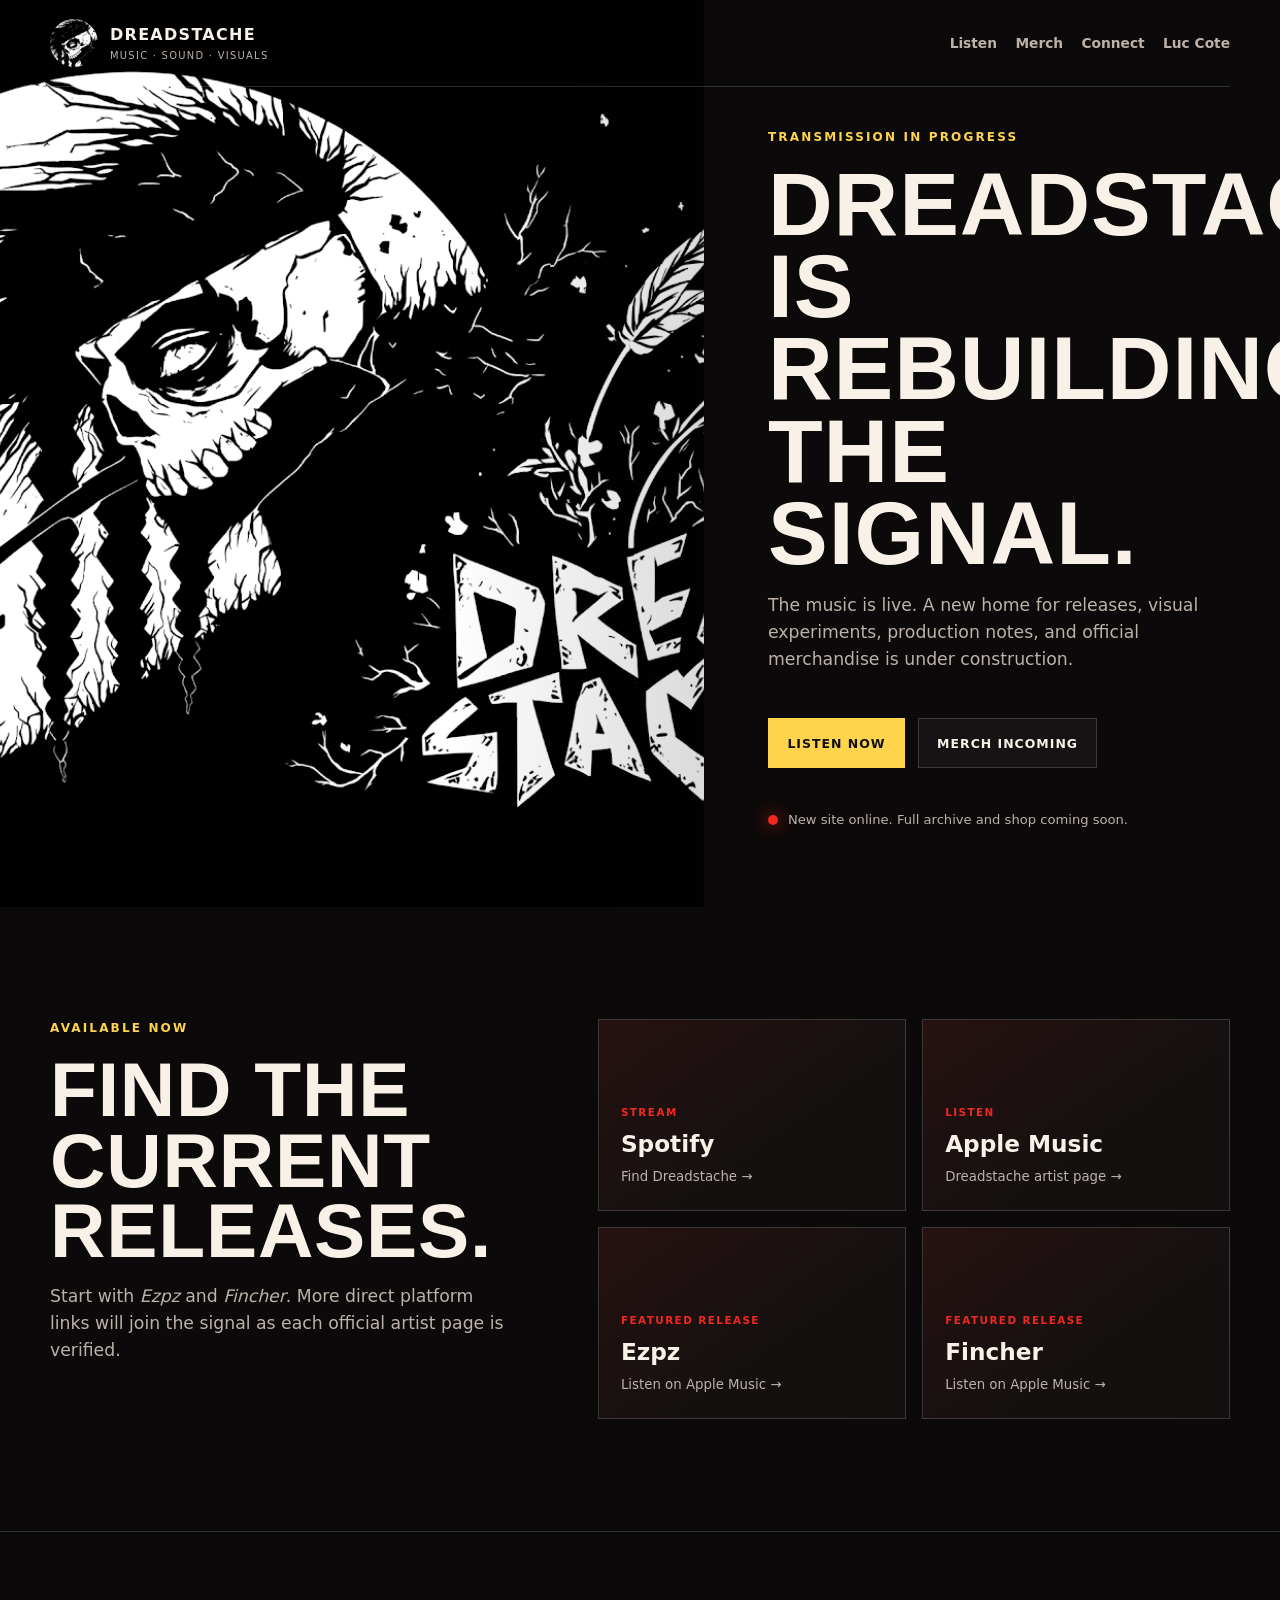
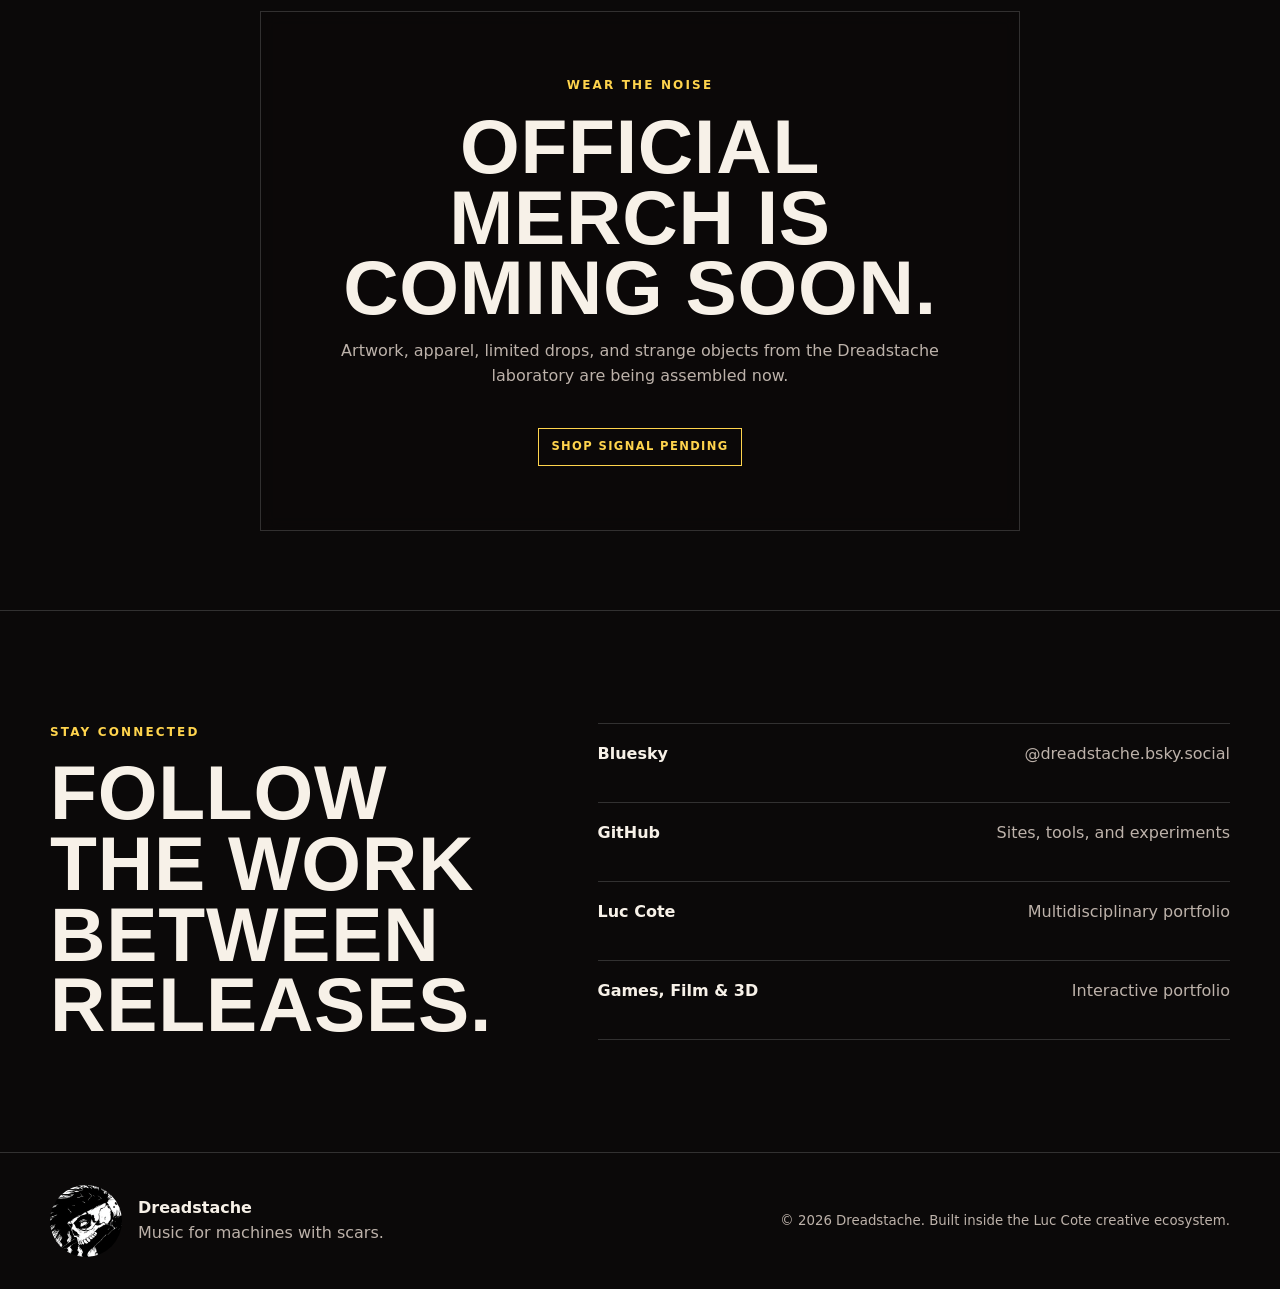
==== index.html @ 47e9e91c "Feature Ezpz and Fincher" ====
<!doctype html>
<html lang="en">
<head>
  <meta charset="utf-8">
  <meta name="viewport" content="width=device-width, initial-scale=1">
  <meta name="description" content="Dreadstache music, releases, and the future home of official merch. The new site is under construction.">
  <meta name="author" content="Lucien Marcel Coté">
  <meta name="theme-color" content="#0b0909">
  <link rel="canonical" href="https://dreadstache.github.io/dreadstache-music/">
  <meta property="og:type" content="website">
  <meta property="og:site_name" content="Dreadstache">
  <meta property="og:title" content="Dreadstache | New Transmission Incoming">
  <meta property="og:description" content="Listen now. The full Dreadstache site and official merch store are coming soon.">
  <meta property="og:url" content="https://dreadstache.github.io/dreadstache-music/">
  <meta property="og:image" content="https://dreadstache.github.io/dreadstache-music/assets/images/dreadstache-hero.png">
  <meta property="og:image:alt" content="Black-and-white Dreadstache skull illustration">
  <meta name="twitter:card" content="summary_large_image">
  <meta name="twitter:title" content="Dreadstache | New Transmission Incoming">
  <meta name="twitter:description" content="Music is live. The full site and official merch store are coming soon.">
  <meta name="twitter:image" content="https://dreadstache.github.io/dreadstache-music/assets/images/dreadstache-hero.png">
  <title>Dreadstache | Music & Merch Coming Soon</title>
  <link rel="stylesheet" href="styles.css">
</head>
<body>
  <a class="skip-link" href="#main">Skip to content</a>

  <header class="site-header">
    <a class="brand" href="#top" aria-label="Dreadstache home">
      <img src="assets/images/dreadstache-mark.webp" alt="" width="48" height="48">
      <span><strong>Dreadstache</strong><small>Music · Sound · Visuals</small></span>
    </a>
    <nav aria-label="Primary navigation">
      <a href="#listen">Listen</a>
      <a href="#merch">Merch</a>
      <a href="#connect">Connect</a>
      <a href="https://www.luccote.com/">Luc Cote</a>
    </nav>
  </header>

  <main id="main">
    <section id="top" class="hero">
      <div class="hero-art" role="img" aria-label="Dreadstache skull artwork"></div>
      <div class="hero-copy">
        <p class="eyebrow">Transmission in progress</p>
        <h1>Dreadstache is rebuilding the signal.</h1>
        <p class="lede">The music is live. A new home for releases, visual experiments, production notes, and official merchandise is under construction.</p>
        <div class="actions">
          <a class="button primary" href="#listen">Listen now</a>
          <a class="button secondary" href="#merch">Merch incoming</a>
        </div>
        <p class="status"><span aria-hidden="true"></span> New site online. Full archive and shop coming soon.</p>
      </div>
    </section>

    <section id="listen" class="section listen-section">
      <div>
        <p class="eyebrow">Available now</p>
        <h2>Find the current releases.</h2>
        <p class="section-copy">Start with <em>Ezpz</em> and <em>Fincher</em>. More direct platform links will join the signal as each official artist page is verified.</p>
      </div>
      <div class="link-grid">
        <a class="platform-card" href="https://open.spotify.com/search/Dreadstache">
          <span>Stream</span><strong>Spotify</strong><small>Find Dreadstache →</small>
        </a>
        <a class="platform-card" href="https://music.apple.com/us/artist/dreadstache/1808518197">
          <span>Listen</span><strong>Apple Music</strong><small>Dreadstache artist page →</small>
        </a>
        <a class="platform-card" href="https://music.apple.com/us/album/ezpz/1838562282?i=1838562287">
          <span>Featured release</span><strong>Ezpz</strong><small>Listen on Apple Music →</small>
        </a>
        <a class="platform-card" href="https://music.apple.com/us/album/fincher/1838877099?i=1838877100">
          <span>Featured release</span><strong>Fincher</strong><small>Listen on Apple Music →</small>
        </a>
      </div>
    </section>

    <section id="merch" class="merch-section">
      <div class="merch-copy">
        <p class="eyebrow">Wear the noise</p>
        <h2>Official merch is coming soon.</h2>
        <p>Artwork, apparel, limited drops, and strange objects from the Dreadstache laboratory are being assembled now.</p>
        <span class="coming-soon">Shop signal pending</span>
      </div>
    </section>

    <section id="connect" class="section connect-section">
      <div>
        <p class="eyebrow">Stay connected</p>
        <h2>Follow the work between releases.</h2>
      </div>
      <div class="connect-links">
        <a href="https://bsky.app/profile/dreadstache.bsky.social"><strong>Bluesky</strong><span>@dreadstache.bsky.social</span></a>
        <a href="https://github.com/dreadstache"><strong>GitHub</strong><span>Sites, tools, and experiments</span></a>
        <a href="https://www.luccote.com/"><strong>Luc Cote</strong><span>Multidisciplinary portfolio</span></a>
        <a href="https://dreadstache.github.io/dreadstache-portfolio/"><strong>Games, Film & 3D</strong><span>Interactive portfolio</span></a>
      </div>
    </section>
  </main>

  <footer>
    <img src="assets/images/dreadstache-mark.webp" alt="Dreadstache skull mark" width="72" height="72">
    <p><strong>Dreadstache</strong><span>Music for machines with scars.</span></p>
    <small>© <span id="year">2026</span> Dreadstache. Built inside the Luc Cote creative ecosystem.</small>
  </footer>
  <script>document.querySelector("#year").textContent = new Date().getFullYear();</script>
</body>
</html>
---- styles.css ----
:root {
  --bg: #0b0909;
  --panel: #151010;
  --paper: #f2eee7;
  --ink: #111010;
  --text: #f7f1e8;
  --muted: #bdb2aa;
  --red: #ef291f;
  --yellow: #ffd44d;
  --line: rgba(255,255,255,.16);
  --max: 1180px;
}

* { box-sizing: border-box; }
html { scroll-behavior: smooth; }
body { margin: 0; color: var(--text); background: var(--bg); font-family: Inter, ui-sans-serif, system-ui, -apple-system, BlinkMacSystemFont, "Segoe UI", sans-serif; line-height: 1.55; }
a { color: inherit; }
.skip-link { position: fixed; top: -6rem; left: 1rem; z-index: 100; padding: .8rem 1rem; color: var(--ink); background: var(--paper); }
.skip-link:focus { top: 1rem; }

.site-header { position: absolute; top: 0; left: 0; right: 0; z-index: 20; display: flex; align-items: center; justify-content: space-between; gap: 2rem; width: min(var(--max), calc(100% - 2.5rem)); margin: auto; padding: 1.2rem 0; border-bottom: 1px solid var(--line); }
.brand { display: flex; align-items: center; gap: .75rem; text-decoration: none; text-transform: uppercase; letter-spacing: .08em; }
.brand img { border-radius: 50%; object-fit: cover; }
.brand strong, .brand small { display: block; }
.brand small { color: var(--muted); font-size: .62rem; }
nav { display: flex; gap: 1.15rem; align-items: center; }
nav a { color: var(--muted); font-size: .86rem; font-weight: 750; text-decoration: none; }
nav a:hover, nav a:focus-visible { color: var(--yellow); }

.hero { position: relative; min-height: 100svh; display: grid; grid-template-columns: minmax(0, 1.1fr) minmax(25rem, .9fr); align-items: stretch; overflow: hidden; }
.hero::after { content: ""; position: absolute; inset: 0; pointer-events: none; background: linear-gradient(90deg, transparent 35%, rgba(11,9,9,.15) 55%, var(--bg) 82%); }
.hero-art { min-height: 44rem; background: #000 url("assets/images/dreadstache-hero.webp") center / cover no-repeat; filter: contrast(1.05); }
.hero-copy { position: relative; z-index: 2; display: flex; flex-direction: column; justify-content: center; padding: 8rem max(1.25rem, calc((100vw - var(--max))/2)) 4rem 4rem; }
.eyebrow { margin: 0 0 1rem; color: var(--yellow); text-transform: uppercase; letter-spacing: .18em; font-size: .75rem; font-weight: 900; }
h1, h2 { margin: 0; font-family: Impact, Haettenschweiler, "Arial Narrow Bold", sans-serif; text-transform: uppercase; line-height: .92; letter-spacing: .01em; }
h1 { max-width: 9ch; font-size: clamp(4rem, 7vw, 7.8rem); }
h2 { max-width: 12ch; font-size: clamp(3rem, 6vw, 6rem); }
.lede, .section-copy { max-width: 56ch; color: var(--muted); font-size: 1.08rem; }
.actions { display: flex; flex-wrap: wrap; gap: .8rem; margin: 1.8rem 0; }
.button { display: inline-flex; min-height: 3.1rem; align-items: center; justify-content: center; padding: .75rem 1.15rem; border: 1px solid var(--line); text-decoration: none; text-transform: uppercase; letter-spacing: .08em; font-size: .78rem; font-weight: 900; }
.button.primary { color: var(--ink); background: var(--yellow); border-color: var(--yellow); }
.button.secondary { background: rgba(255,255,255,.04); }
.status { display: flex; gap: .6rem; align-items: center; color: var(--muted); font-size: .82rem; }
.status span { width: .65rem; height: .65rem; border-radius: 50%; background: var(--red); box-shadow: 0 0 18px var(--red); animation: pulse 2s ease-in-out infinite; }
@keyframes pulse { 50% { opacity: .4; transform: scale(.78); } }

.section { width: min(var(--max), calc(100% - 2.5rem)); margin: auto; padding: 7rem 0; }
.listen-section { display: grid; grid-template-columns: .85fr 1.15fr; gap: 5rem; align-items: start; }
.link-grid { display: grid; grid-template-columns: repeat(2, minmax(0, 1fr)); gap: 1rem; }
.platform-card { display: grid; min-height: 12rem; align-content: end; padding: 1.4rem; border: 1px solid var(--line); background: linear-gradient(145deg, rgba(239,41,31,.08), transparent 60%), var(--panel); text-decoration: none; transition: transform .2s ease, border-color .2s ease; }
.platform-card:hover, .platform-card:focus-visible { transform: translateY(-4px); border-color: var(--yellow); }
.platform-card span { color: var(--red); text-transform: uppercase; letter-spacing: .14em; font-size: .65rem; font-weight: 900; }
.platform-card strong { margin: .35rem 0; font-size: 1.45rem; }
.platform-card small { color: var(--muted); }

.merch-section { position: relative; display: grid; min-height: 38rem; place-items: center; overflow: hidden; padding: 5rem 1.25rem; background: linear-gradient(rgba(120,0,0,.28), rgba(11,9,9,.86)), url("assets/images/dreadstache-backdrop.webp") center / cover no-repeat; background-attachment: fixed; }
.merch-section::before { content: ""; position: absolute; inset: 0; border-block: 1px solid var(--line); }
.merch-copy { position: relative; max-width: 760px; padding: clamp(2rem, 5vw, 5rem); text-align: center; background: rgba(11,9,9,.82); border: 1px solid var(--line); backdrop-filter: blur(8px); }
.merch-copy h2 { max-width: none; }
.merch-copy p:not(.eyebrow) { color: var(--muted); }
.coming-soon { display: inline-block; margin-top: 1.5rem; padding: .55rem .75rem; color: var(--yellow); border: 1px solid var(--yellow); text-transform: uppercase; letter-spacing: .12em; font-size: .72rem; font-weight: 900; }

.connect-section { display: grid; grid-template-columns: .85fr 1.15fr; gap: 5rem; }
.connect-links { display: grid; border-top: 1px solid var(--line); }
.connect-links a { display: flex; justify-content: space-between; gap: 1.5rem; padding: 1.15rem 0; border-bottom: 1px solid var(--line); text-decoration: none; }
.connect-links a:hover strong { color: var(--yellow); }
.connect-links span { color: var(--muted); text-align: right; }

footer { display: grid; grid-template-columns: auto 1fr auto; align-items: center; gap: 1rem; padding: 2rem max(1.25rem, calc((100vw - var(--max))/2)); border-top: 1px solid var(--line); }
footer img { border-radius: 50%; object-fit: cover; }
footer p { margin: 0; }
footer p strong, footer p span { display: block; }
footer p span, footer small { color: var(--muted); }

@media (max-width: 850px) {
  .site-header { position: relative; flex-wrap: wrap; }
  nav { width: 100%; overflow-x: auto; padding-bottom: .3rem; }
  .hero { min-height: auto; grid-template-columns: 1fr; }
  .hero::after { background: linear-gradient(180deg, transparent 24%, var(--bg) 64%); }
  .hero-art { min-height: 68vw; }
  .hero-copy { margin-top: -8rem; padding: 4rem 1.25rem 5rem; }
  .listen-section, .connect-section { grid-template-columns: 1fr; gap: 2.5rem; }
  .merch-section { background-attachment: scroll; }
  footer { grid-template-columns: auto 1fr; }
  footer small { grid-column: 1 / -1; }
}

@media (max-width: 560px) {
  h1 { font-size: clamp(3rem, 14vw, 4rem); }
  .hero-copy .actions { display: grid; }
  .hero-copy .button { width: 100%; }
  .link-grid { grid-template-columns: 1fr; }
  .connect-links a { display: grid; }
  .connect-links span { text-align: left; }
}

@media (prefers-reduced-motion: reduce) {
  html { scroll-behavior: auto; }
  *, *::before, *::after { animation-duration: .01ms !important; animation-iteration-count: 1 !important; transition-duration: .01ms !important; }
}
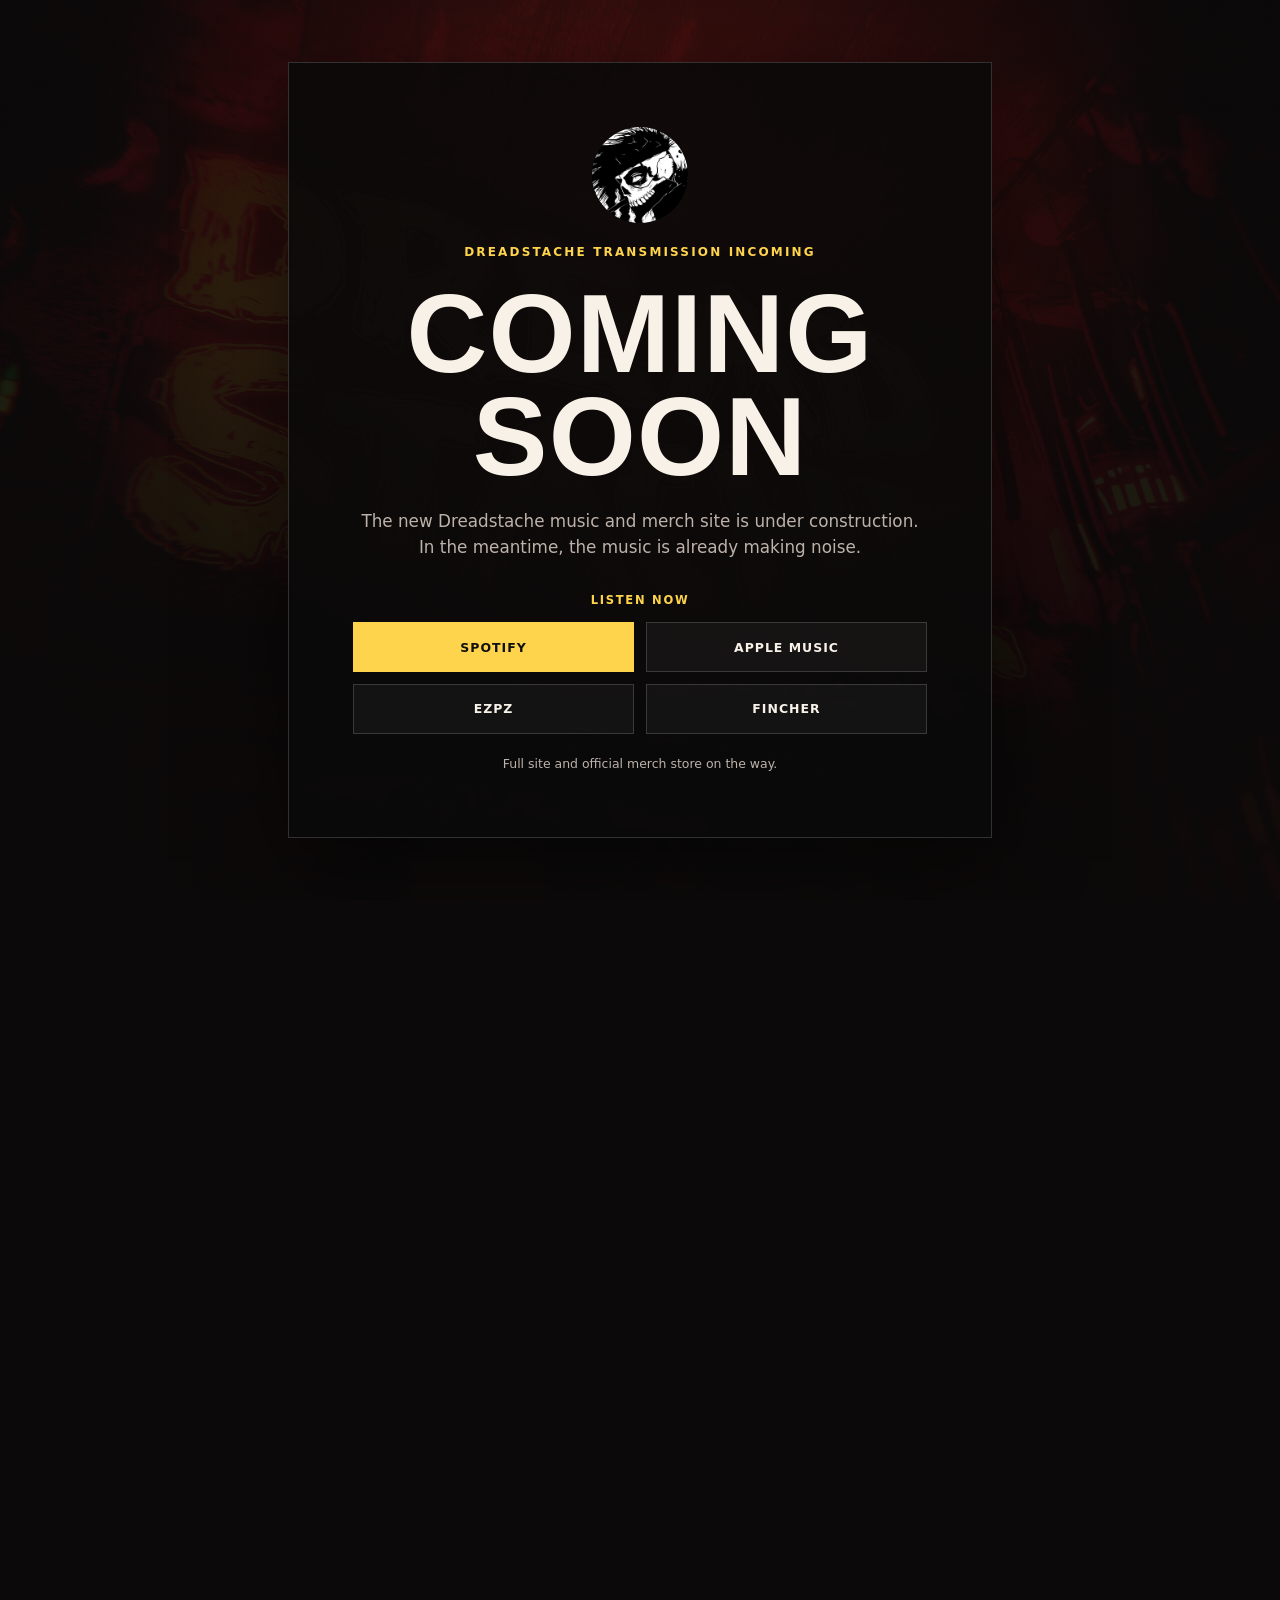
==== commit a06c705c: "Add coming soon music overlay" ====
--- a/index.html
+++ b/index.html
@@ -21,8 +21,25 @@
   <title>Dreadstache | Music & Merch Coming Soon</title>
   <link rel="stylesheet" href="styles.css">
 </head>
-<body>
+<body class="site-under-construction">
   <a class="skip-link" href="#main">Skip to content</a>
+
+  <div class="coming-soon-overlay" role="dialog" aria-modal="true" aria-labelledby="coming-soon-title" aria-describedby="coming-soon-description">
+    <div class="coming-soon-card">
+      <img class="coming-soon-mark" src="assets/images/dreadstache-mark.webp" width="96" height="96" alt="">
+      <p class="eyebrow">Dreadstache transmission incoming</p>
+      <h1 id="coming-soon-title">Coming Soon</h1>
+      <p id="coming-soon-description" class="coming-soon-copy">The new Dreadstache music and merch site is under construction. In the meantime, the music is already making noise.</p>
+      <p class="coming-soon-prompt">Listen now</p>
+      <div class="coming-soon-links" aria-label="Listen to Dreadstache">
+        <a class="button primary" href="https://open.spotify.com/search/Dreadstache">Spotify</a>
+        <a class="button secondary" href="https://music.apple.com/us/artist/dreadstache/1808518197">Apple Music</a>
+        <a class="button secondary" href="https://music.apple.com/us/album/ezpz/1838562282?i=1838562287">Ezpz</a>
+        <a class="button secondary" href="https://music.apple.com/us/album/fincher/1838877099?i=1838877100">Fincher</a>
+      </div>
+      <p class="coming-soon-note">Full site and official merch store on the way.</p>
+    </div>
+  </div>
 
   <header class="site-header">
     <a class="brand" href="#top" aria-label="Dreadstache home">
--- a/styles.css
+++ b/styles.css
@@ -14,9 +14,41 @@
 * { box-sizing: border-box; }
 html { scroll-behavior: smooth; }
 body { margin: 0; color: var(--text); background: var(--bg); font-family: Inter, ui-sans-serif, system-ui, -apple-system, BlinkMacSystemFont, "Segoe UI", sans-serif; line-height: 1.55; }
+.site-under-construction { overflow: hidden; }
+.site-under-construction > :not(.coming-soon-overlay) { visibility: hidden; }
 a { color: inherit; }
 .skip-link { position: fixed; top: -6rem; left: 1rem; z-index: 100; padding: .8rem 1rem; color: var(--ink); background: var(--paper); }
 .skip-link:focus { top: 1rem; }
+
+.coming-soon-overlay {
+  position: fixed;
+  inset: 0;
+  z-index: 90;
+  display: grid;
+  place-items: center;
+  overflow-y: auto;
+  padding: 1.25rem;
+  background:
+    radial-gradient(circle at 50% 20%, rgba(239,41,31,.2), transparent 35rem),
+    linear-gradient(rgba(11,9,9,.88), rgba(11,9,9,.97)),
+    url("assets/images/dreadstache-backdrop.webp") center / cover no-repeat;
+}
+.coming-soon-card {
+  width: min(44rem, 100%);
+  padding: clamp(1.75rem, 5vw, 4rem);
+  text-align: center;
+  border: 1px solid var(--line);
+  background: rgba(11,9,9,.9);
+  box-shadow: 0 1.5rem 5rem rgba(0,0,0,.55);
+}
+.coming-soon-mark { display: block; margin: 0 auto 1.25rem; border-radius: 50%; object-fit: cover; }
+.coming-soon-card .eyebrow { margin-bottom: 1.25rem; }
+.coming-soon-card h1 { max-width: none; font-size: clamp(3.8rem, 11vw, 7rem); }
+.coming-soon-copy { max-width: 37rem; margin: 1.25rem auto 0; color: var(--muted); font-size: 1.05rem; }
+.coming-soon-prompt { margin: 2rem 0 .8rem; color: var(--yellow); text-transform: uppercase; letter-spacing: .15em; font-size: .72rem; font-weight: 900; }
+.coming-soon-links { display: grid; grid-template-columns: repeat(2, minmax(0, 1fr)); gap: .75rem; }
+.coming-soon-links .button { width: 100%; }
+.coming-soon-note { margin: 1.25rem 0 0; color: var(--muted); font-size: .78rem; }
 
 .site-header { position: absolute; top: 0; left: 0; right: 0; z-index: 20; display: flex; align-items: center; justify-content: space-between; gap: 2rem; width: min(var(--max), calc(100% - 2.5rem)); margin: auto; padding: 1.2rem 0; border-bottom: 1px solid var(--line); }
 .brand { display: flex; align-items: center; gap: .75rem; text-decoration: none; text-transform: uppercase; letter-spacing: .08em; }
@@ -86,6 +118,10 @@
 }
 
 @media (max-width: 560px) {
+  .coming-soon-overlay { padding: .75rem; }
+  .coming-soon-card { padding: 1.5rem 1rem; }
+  .coming-soon-mark { width: 72px; height: 72px; }
+  .coming-soon-links { grid-template-columns: 1fr; }
   h1 { font-size: clamp(3rem, 14vw, 4rem); }
   .hero-copy .actions { display: grid; }
   .hero-copy .button { width: 100%; }
@@ -94,6 +130,16 @@
   .connect-links span { text-align: left; }
 }
 
+@media (max-height: 760px) and (min-width: 561px) {
+  .coming-soon-card { padding: 1.25rem 2.5rem; }
+  .coming-soon-mark { width: 64px; height: 64px; margin-bottom: .75rem; }
+  .coming-soon-card .eyebrow { margin-bottom: .65rem; }
+  .coming-soon-card h1 { font-size: 5rem; }
+  .coming-soon-copy { margin-top: .7rem; font-size: .95rem; }
+  .coming-soon-prompt { margin-top: 1rem; }
+  .coming-soon-note { margin-top: .75rem; }
+}
+
 @media (prefers-reduced-motion: reduce) {
   html { scroll-behavior: auto; }
   *, *::before, *::after { animation-duration: .01ms !important; animation-iteration-count: 1 !important; transition-duration: .01ms !important; }
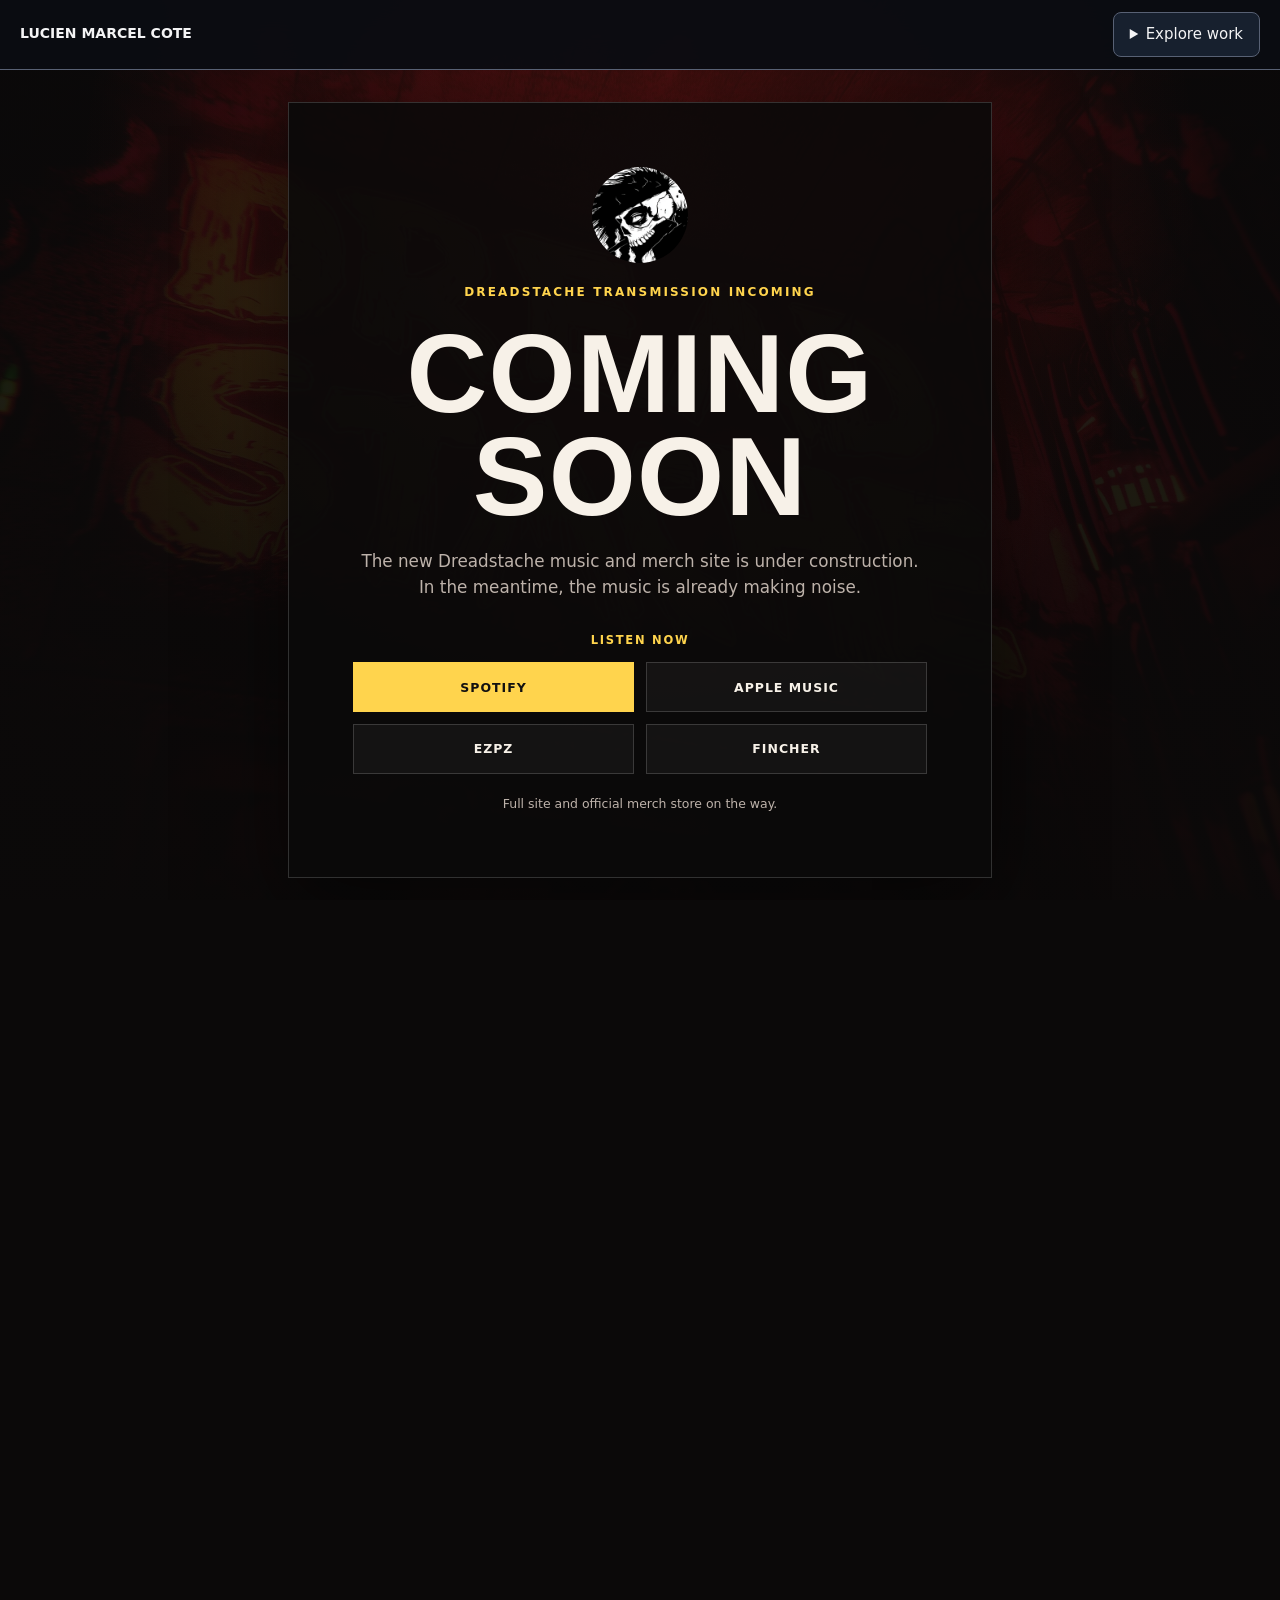
==== commit 7a8e355e: "Keep site headers visible and remove nameplate links across pages" ====
--- a/index.html
+++ b/index.html
@@ -6,20 +6,21 @@
   <meta name="description" content="Dreadstache music, releases, and the future home of official merch. The new site is under construction.">
   <meta name="author" content="Lucien Marcel Coté">
   <meta name="theme-color" content="#0b0909">
-  <link rel="canonical" href="https://dreadstache.github.io/dreadstache-music/">
+  <link rel="canonical" href="https://music.luccote.com/">
   <meta property="og:type" content="website">
   <meta property="og:site_name" content="Dreadstache">
   <meta property="og:title" content="Dreadstache | New Transmission Incoming">
   <meta property="og:description" content="Listen now. The full Dreadstache site and official merch store are coming soon.">
-  <meta property="og:url" content="https://dreadstache.github.io/dreadstache-music/">
-  <meta property="og:image" content="https://dreadstache.github.io/dreadstache-music/assets/images/dreadstache-hero.png">
+  <meta property="og:url" content="https://music.luccote.com/">
+  <meta property="og:image" content="https://music.luccote.com/assets/images/dreadstache-hero.png">
   <meta property="og:image:alt" content="Black-and-white Dreadstache skull illustration">
   <meta name="twitter:card" content="summary_large_image">
   <meta name="twitter:title" content="Dreadstache | New Transmission Incoming">
   <meta name="twitter:description" content="Music is live. The full site and official merch store are coming soon.">
-  <meta name="twitter:image" content="https://dreadstache.github.io/dreadstache-music/assets/images/dreadstache-hero.png">
+  <meta name="twitter:image" content="https://music.luccote.com/assets/images/dreadstache-hero.png">
   <title>Dreadstache | Music & Merch Coming Soon</title>
   <link rel="stylesheet" href="styles.css">
+<script defer src="/explore-menu.js"></script>
 </head>
 <body class="site-under-construction">
   <a class="skip-link" href="#main">Skip to content</a>
@@ -42,10 +43,10 @@
   </div>
 
   <header class="site-header">
-    <a class="brand" href="#top" aria-label="Dreadstache home">
+    <div class="brand">
       <img src="assets/images/dreadstache-mark.webp" alt="" width="48" height="48">
       <span><strong>Dreadstache</strong><small>Music · Sound · Visuals</small></span>
-    </a>
+    </div>
     <nav aria-label="Primary navigation">
       <a href="#listen">Listen</a>
       <a href="#merch">Merch</a>
@@ -109,7 +110,7 @@
         <a href="https://bsky.app/profile/dreadstache.bsky.social"><strong>Bluesky</strong><span>@dreadstache.bsky.social</span></a>
         <a href="https://github.com/dreadstache"><strong>GitHub</strong><span>Sites, tools, and experiments</span></a>
         <a href="https://www.luccote.com/"><strong>Luc Cote</strong><span>Multidisciplinary portfolio</span></a>
-        <a href="https://dreadstache.github.io/dreadstache-portfolio/"><strong>Games, Film & 3D</strong><span>Interactive portfolio</span></a>
+        <a href="https://games.luccote.com/"><strong>Games, Film & 3D</strong><span>Interactive portfolio</span></a>
       </div>
     </section>
   </main>
--- a/styles.css
+++ b/styles.css
@@ -50,7 +50,7 @@
 .coming-soon-links .button { width: 100%; }
 .coming-soon-note { margin: 1.25rem 0 0; color: var(--muted); font-size: .78rem; }
 
-.site-header { position: absolute; top: 0; left: 0; right: 0; z-index: 20; display: flex; align-items: center; justify-content: space-between; gap: 2rem; width: min(var(--max), calc(100% - 2.5rem)); margin: auto; padding: 1.2rem 0; border-bottom: 1px solid var(--line); }
+.site-header { position: sticky; top: 0; left: 0; right: 0; z-index: 50; background: rgba(11,9,9,.94); backdrop-filter: blur(18px); display: flex; align-items: center; justify-content: space-between; gap: 2rem; width: 100%; margin: 0; padding: 1.2rem max(1.25rem, calc((100vw - var(--max))/2)); border-bottom: 1px solid var(--line); }
 .brand { display: flex; align-items: center; gap: .75rem; text-decoration: none; text-transform: uppercase; letter-spacing: .08em; }
 .brand img { border-radius: 50%; object-fit: cover; }
 .brand strong, .brand small { display: block; }
@@ -105,7 +105,7 @@
 footer p span, footer small { color: var(--muted); }
 
 @media (max-width: 850px) {
-  .site-header { position: relative; flex-wrap: wrap; }
+  .site-header { flex-wrap: wrap; }
   nav { width: 100%; overflow-x: auto; padding-bottom: .3rem; }
   .hero { min-height: auto; grid-template-columns: 1fr; }
   .hero::after { background: linear-gradient(180deg, transparent 24%, var(--bg) 64%); }
@@ -144,3 +144,8 @@
   html { scroll-behavior: auto; }
   *, *::before, *::after { animation-duration: .01ms !important; animation-iteration-count: 1 !important; transition-duration: .01ms !important; }
 }
+
+html { scroll-padding-top:140px; }
+
+.site-under-construction > .shared-site-header { visibility:visible; position:fixed; top:0; left:0; right:0; }
+.site-under-construction .coming-soon-overlay { padding-top:100px; }
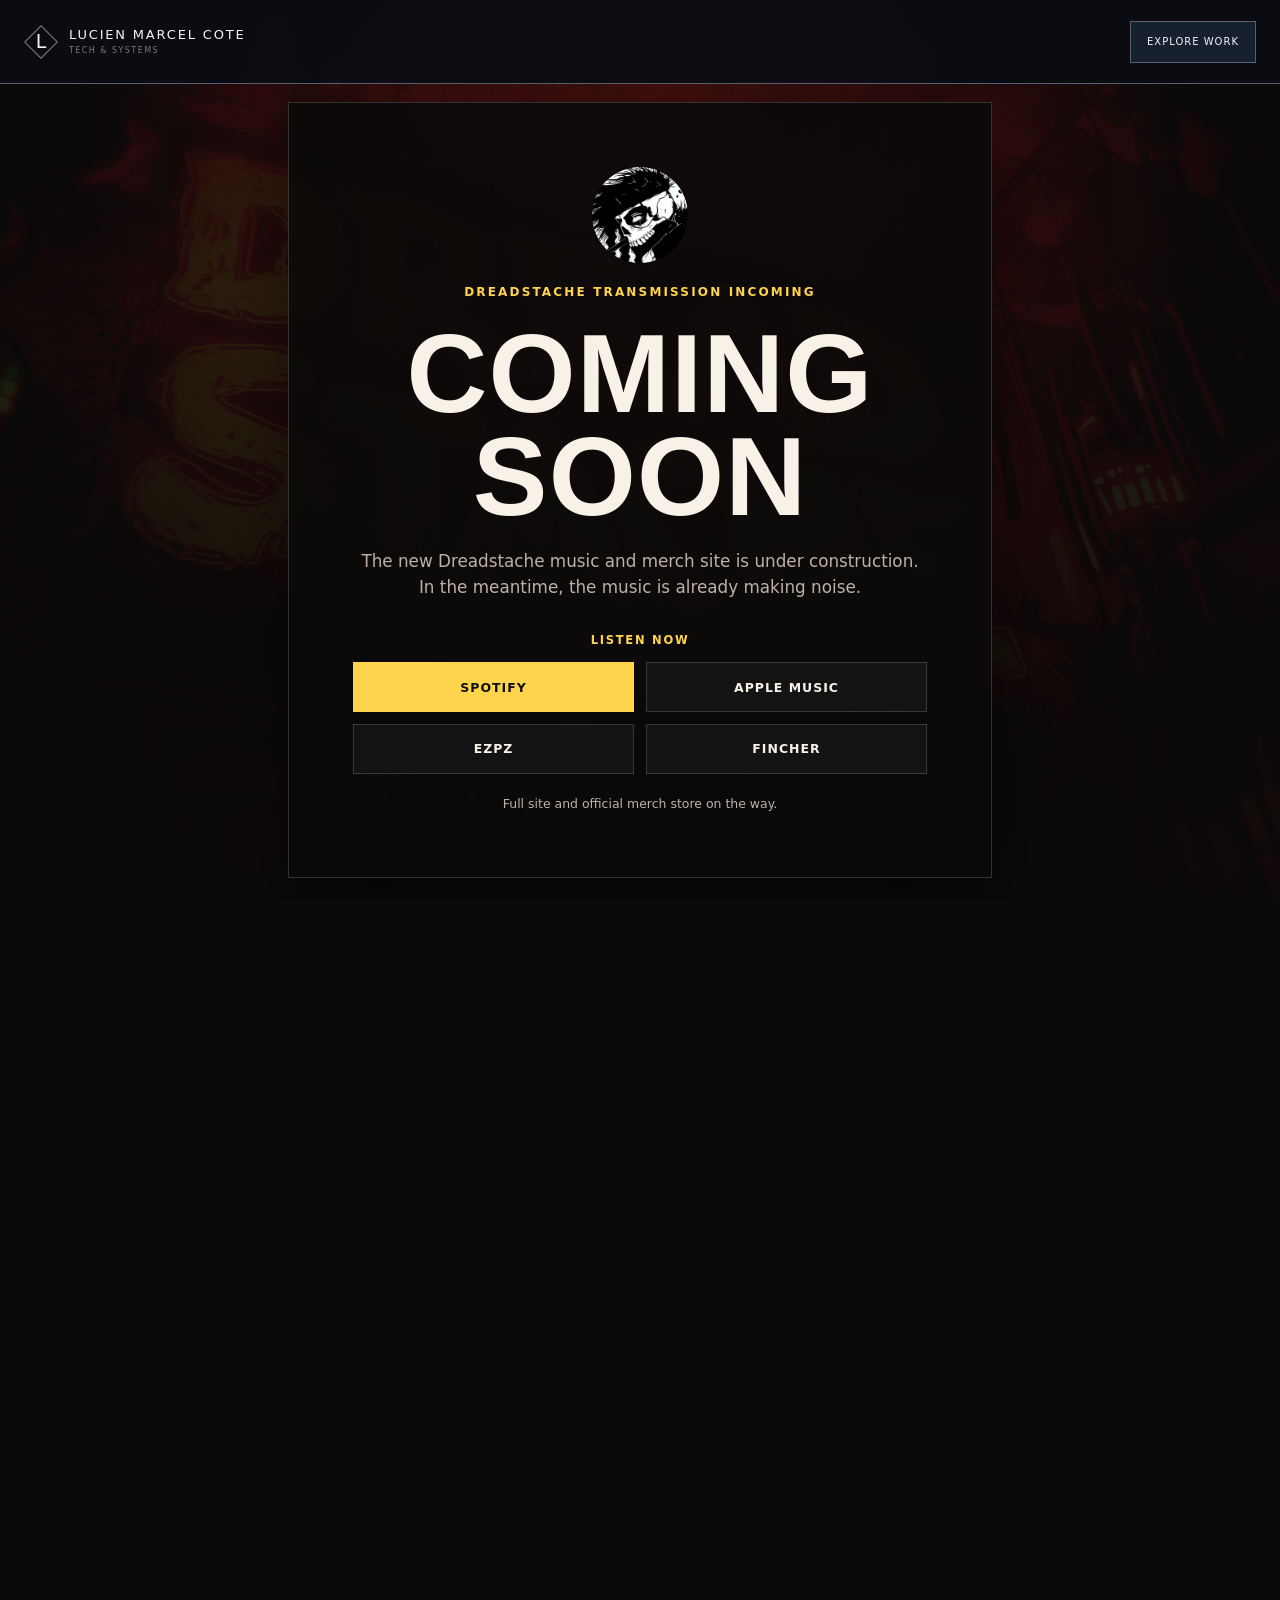
==== commit bf8c475b: "Unify responsive portfolio header identity and proportions" ====
--- a/index.html
+++ b/index.html
@@ -19,8 +19,8 @@
   <meta name="twitter:description" content="Music is live. The full site and official merch store are coming soon.">
   <meta name="twitter:image" content="https://music.luccote.com/assets/images/dreadstache-hero.png">
   <title>Dreadstache | Music & Merch Coming Soon</title>
-  <link rel="stylesheet" href="styles.css">
-<script defer src="/explore-menu.js"></script>
+  <link rel="stylesheet" href="styles.css?v=identity-4">
+<script defer src="/explore-menu.js?v=identity-4"></script>
 </head>
 <body class="site-under-construction">
   <a class="skip-link" href="#main">Skip to content</a>
@@ -43,10 +43,7 @@
   </div>
 
   <header class="site-header">
-    <div class="brand">
-      <img src="assets/images/dreadstache-mark.webp" alt="" width="48" height="48">
-      <span><strong>Dreadstache</strong><small>Music · Sound · Visuals</small></span>
-    </div>
+    <div class="brand"><span class="brandmark" aria-hidden="true">L</span><span class="identity-copy"><strong>LUCIEN MARCEL COTE</strong><small>MUSIC / SOUND</small></span></div>
     <nav aria-label="Primary navigation">
       <a href="#listen">Listen</a>
       <a href="#merch">Merch</a>
--- a/styles.css
+++ b/styles.css
@@ -55,9 +55,9 @@
 .brand img { border-radius: 50%; object-fit: cover; }
 .brand strong, .brand small { display: block; }
 .brand small { color: var(--muted); font-size: .62rem; }
-nav { display: flex; gap: 1.15rem; align-items: center; }
-nav a { color: var(--muted); font-size: .86rem; font-weight: 750; text-decoration: none; }
-nav a:hover, nav a:focus-visible { color: var(--yellow); }
+.site-header > nav { display: flex; gap: 1.15rem; align-items: center; }
+.site-header > nav a { color: var(--muted); font-size: .86rem; font-weight: 750; text-decoration: none; }
+.site-header > nav a:hover, .site-header > nav a:focus-visible { color: var(--yellow); }
 
 .hero { position: relative; min-height: 100svh; display: grid; grid-template-columns: minmax(0, 1.1fr) minmax(25rem, .9fr); align-items: stretch; overflow: hidden; }
 .hero::after { content: ""; position: absolute; inset: 0; pointer-events: none; background: linear-gradient(90deg, transparent 35%, rgba(11,9,9,.15) 55%, var(--bg) 82%); }
@@ -106,7 +106,7 @@
 
 @media (max-width: 850px) {
   .site-header { flex-wrap: wrap; }
-  nav { width: 100%; overflow-x: auto; padding-bottom: .3rem; }
+  .site-header > nav { width: 100%; overflow-x: auto; padding-bottom: .3rem; }
   .hero { min-height: auto; grid-template-columns: 1fr; }
   .hero::after { background: linear-gradient(180deg, transparent 24%, var(--bg) 64%); }
   .hero-art { min-height: 68vw; }
@@ -149,3 +149,27 @@
 
 .site-under-construction > .shared-site-header { visibility:visible; position:fixed; top:0; left:0; right:0; }
 .site-under-construction .coming-soon-overlay { padding-top:100px; }
+
+/* Shared identity proportions across the portfolio sites. */
+.site-header, .topbar, .shared-site-header { position:sticky; top:0; z-index:1000; display:flex; align-items:center; justify-content:space-between; gap:16px; width:100%; height:84px; min-height:84px; margin:0; padding:0 24px; flex-wrap:nowrap; }
+.site-header .brand, .topbar .brand, .shared-site-header .brand { display:flex; align-items:center; gap:11px; min-width:0; flex:0 1 290px; color:inherit; text-decoration:none; line-height:1.2; letter-spacing:.13em; }
+.site-header .brandmark, .topbar .brandmark, .shared-site-header .brandmark { position:relative; display:grid; place-items:center; flex:0 0 34px; width:34px; height:34px; font-size:19px; font-weight:500; letter-spacing:0; text-indent:0; }
+.site-header .brandmark::before, .topbar .brandmark::before, .shared-site-header .brandmark::before { content:""; position:absolute; inset:5px; border:1px solid currentColor; opacity:.5; transform:rotate(45deg); }
+.identity-copy { min-width:0; }
+.brand .identity-copy strong { display:block; font-size:13px; font-weight:500; text-transform:uppercase; white-space:nowrap; }
+.brand .identity-copy small { display:block; margin-top:3px; font-size:8px; font-weight:400; letter-spacing:.18em; text-transform:uppercase; opacity:.65; white-space:nowrap; }
+.site-header > nav, .topbar > nav { flex:1 1 auto; justify-content:center; margin:0; }
+.site-header > details, .topbar > details, .shared-site-header > details { flex:0 0 auto; margin:0 0 0 auto; }
+.site-header > details > summary, .topbar > details > summary, .shared-site-header > details > summary { display:flex; align-items:center; justify-content:center; gap:10px; box-sizing:border-box; height:42px; padding:0 16px; border-radius:0; font-size:10px; font-weight:400; line-height:1; letter-spacing:.1em; text-transform:uppercase; white-space:nowrap; }
+html { scroll-padding-top:100px; }
+@media(max-width:1100px) { .site-header > nav, .topbar > nav { display:none; } }
+@media(max-width:680px) {
+ .site-header, .topbar, .shared-site-header { height:70px; min-height:70px; gap:10px; padding:0 14px; }
+ .site-header .brand, .topbar .brand, .shared-site-header .brand { gap:8px; flex-basis:auto; }
+ .site-header .brandmark, .topbar .brandmark, .shared-site-header .brandmark { width:29px; height:29px; flex-basis:29px; font-size:17px; }
+ .brand .identity-copy strong { font-size:10px; letter-spacing:.08em; }
+ .brand .identity-copy small { display:block; font-size:7px; letter-spacing:.1em; }
+ .site-header > details > summary, .topbar > details > summary, .shared-site-header > details > summary { height:36px; gap:6px; padding:0 10px; font-size:8px; }
+ html { scroll-padding-top:86px; }
+}
+@media print { .site-header, .topbar, .shared-site-header { display:none; } }
